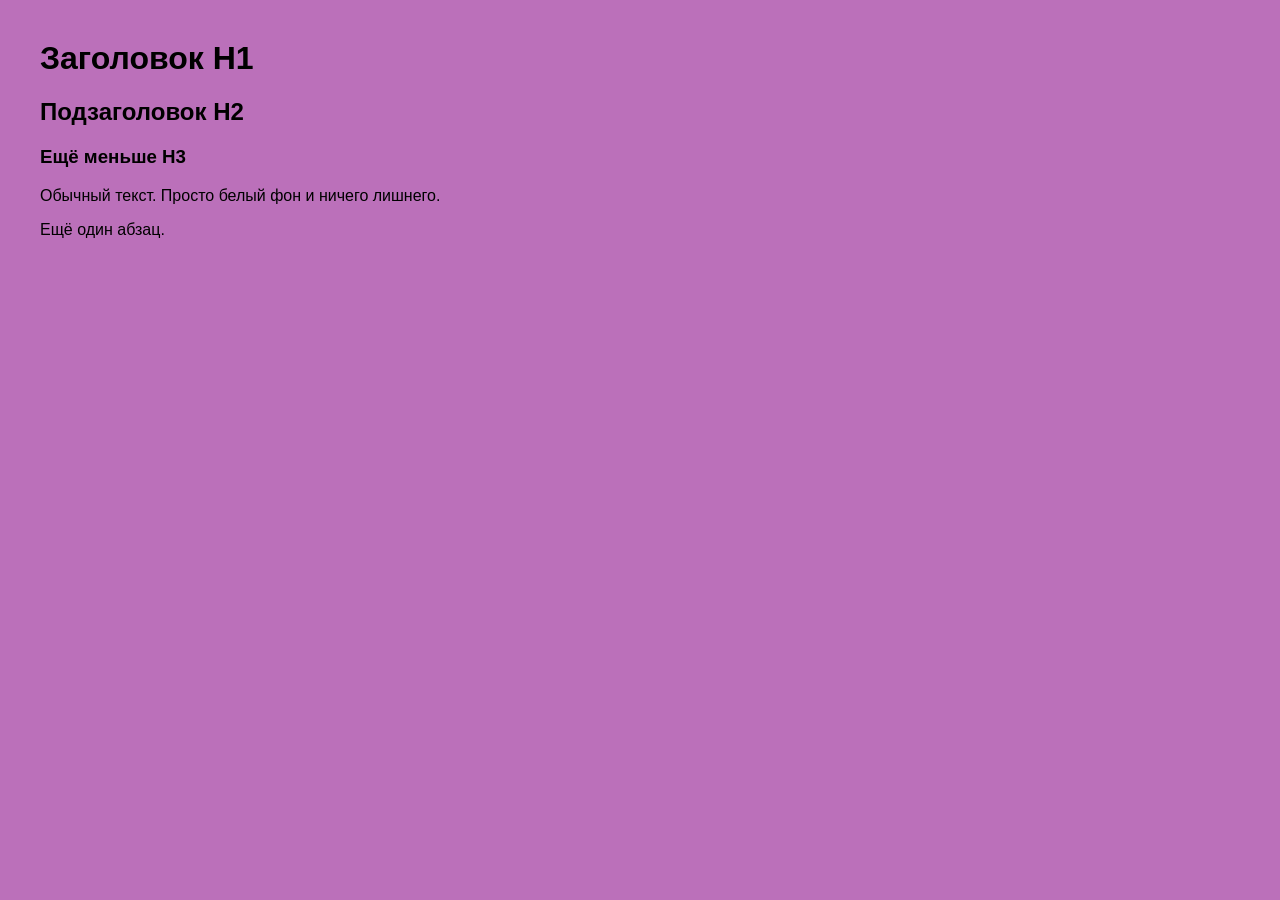
==== index.html @ f086fe39 "first commit" ====
<!DOCTYPE html>
<html lang="ru">
<head>
  <meta charset="UTF-8">
  <meta name="viewport" content="width=device-width, initial-scale=1.0">
  <title>Простая страница</title>
  <style>
    body {
      background: rgb(187, 112, 186);
      font-family: Arial, sans-serif;
      margin: 40px;
      color: #000;
    }
  </style>
</head>
<body>
  <h1>Заголовок H1</h1>
  <h2>Подзаголовок H2</h2>
  <h3>Ещё меньше H3</h3>
  
  <p>Обычный текст. Просто белый фон и ничего лишнего.</p>
  <p>Ещё один абзац.</p>
</body>
</html>
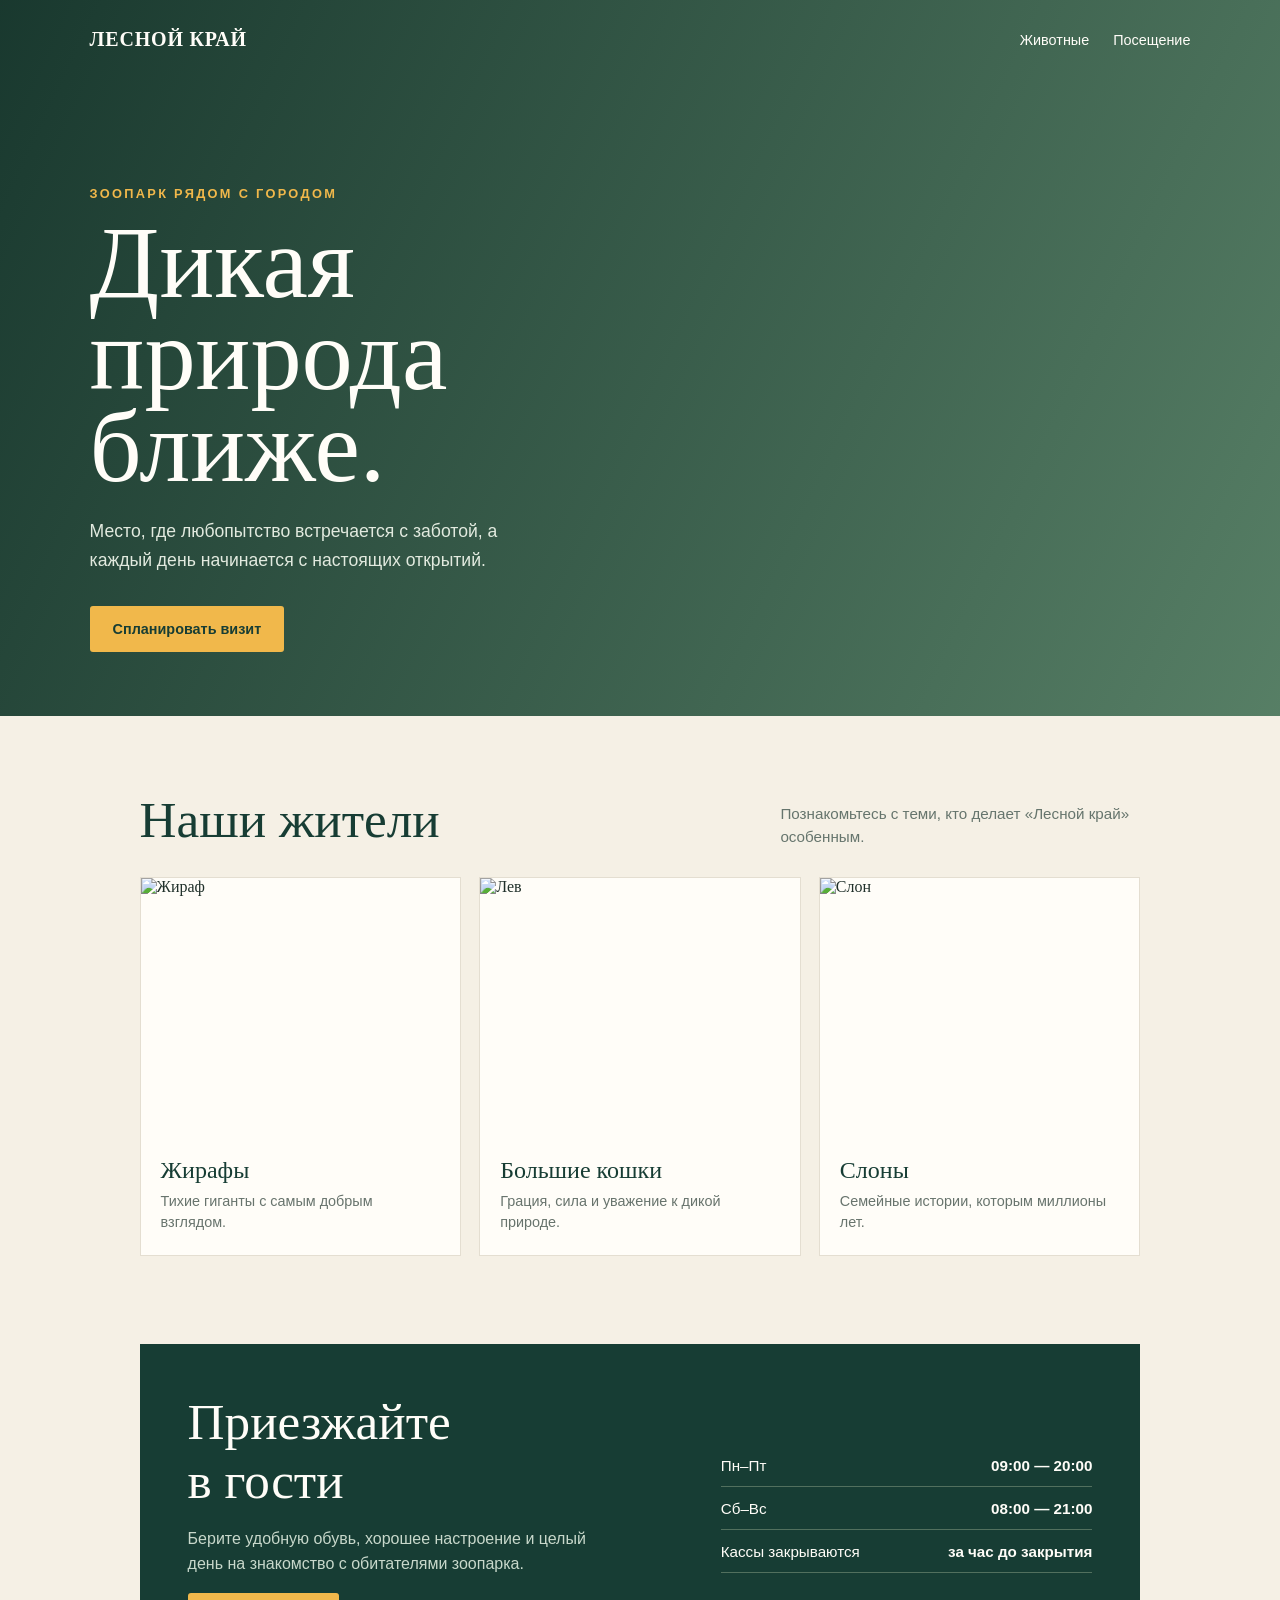
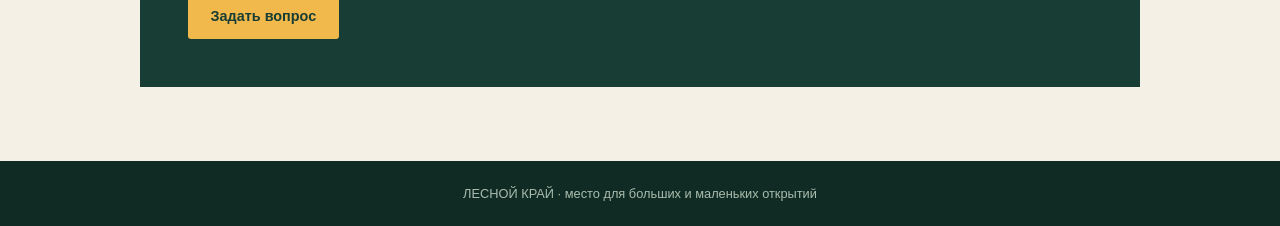
==== commit 9b3e5adc: "Create zoo landing page" ====
--- a/index.html
+++ b/index.html
@@ -3,22 +3,130 @@
 <head>
   <meta charset="UTF-8">
   <meta name="viewport" content="width=device-width, initial-scale=1.0">
-  <title>Простая страница</title>
+  <title>Лесной край | Зоопарк</title>
   <style>
+    :root {
+      --forest: #173d34;
+      --leaf: #427a55;
+      --cream: #f5f0e5;
+      --sun: #f1b84b;
+      --ink: #20302a;
+      --white: #fffdf8;
+    }
+
+    * { box-sizing: border-box; }
+
     body {
-      background: rgb(187, 112, 186);
-      font-family: Arial, sans-serif;
-      margin: 40px;
-      color: #000;
+      margin: 0;
+      color: var(--ink);
+      background: var(--cream);
+      font-family: Georgia, 'Times New Roman', serif;
+    }
+
+    .hero {
+      min-height: 570px;
+      padding: 28px 7vw 64px;
+      color: var(--white);
+      background: linear-gradient(115deg, rgba(16, 49, 39, .96), rgba(37, 91, 61, .76)),
+        url('https://images.unsplash.com/photo-1557050543-4d5f4e07ef46?auto=format&fit=crop&w=1800&q=85') center/cover;
+    }
+
+    nav {
+      display: flex;
+      align-items: center;
+      justify-content: space-between;
+      max-width: 1180px;
+      margin: 0 auto;
+    }
+
+    .brand {
+      font-size: 1.25rem;
+      font-weight: bold;
+      letter-spacing: .04em;
+    }
+
+    nav a { color: var(--white); text-decoration: none; margin-left: 24px; font-family: Arial, sans-serif; font-size: .9rem; }
+
+    .hero-content { max-width: 1180px; margin: 135px auto 0; }
+    .eyebrow { color: var(--sun); font: bold .8rem Arial, sans-serif; letter-spacing: .18em; text-transform: uppercase; }
+    h1 { max-width: 650px; margin: 16px 0; font-size: clamp(3.4rem, 8vw, 7rem); line-height: .9; font-weight: normal; }
+    .hero p { max-width: 450px; margin: 24px 0 32px; color: #e2eadf; font: 1.1rem/1.6 Arial, sans-serif; }
+    .button { display: inline-block; padding: 15px 23px; color: var(--forest); background: var(--sun); border-radius: 3px; font: bold .9rem Arial, sans-serif; text-decoration: none; }
+
+    main { max-width: 1180px; margin: 0 auto; padding: 74px 7vw; }
+    .section-heading { display: flex; align-items: end; justify-content: space-between; gap: 20px; margin-bottom: 28px; }
+    h2 { margin: 0; color: var(--forest); font-size: clamp(2rem, 4vw, 3.3rem); font-weight: normal; }
+    .section-heading p { max-width: 360px; margin: 0; font: .95rem/1.5 Arial, sans-serif; color: #66756d; }
+
+    .animals { display: grid; grid-template-columns: repeat(3, 1fr); gap: 18px; }
+    .animal { overflow: hidden; background: var(--white); border: 1px solid #e4ded1; }
+    .animal img { display: block; width: 100%; height: 260px; object-fit: cover; }
+    .animal-copy { padding: 19px 20px 22px; }
+    .animal h3 { margin: 0 0 7px; color: var(--forest); font-size: 1.5rem; font-weight: normal; }
+    .animal p { margin: 0; color: #68746d; font: .9rem/1.45 Arial, sans-serif; }
+
+    .visit { display: grid; grid-template-columns: 1.3fr 1fr; gap: 50px; align-items: center; margin-top: 88px; padding: 48px; background: var(--forest); color: var(--white); }
+    .visit h2 { color: var(--white); }
+    .visit p { max-width: 420px; color: #c8d8cb; font: 1rem/1.6 Arial, sans-serif; }
+    .hours { display: grid; gap: 13px; font: .95rem Arial, sans-serif; }
+    .hours div { display: flex; justify-content: space-between; gap: 20px; padding-bottom: 12px; border-bottom: 1px solid #52705e; }
+    footer { padding: 25px 7vw; background: #102b24; color: #a9bcae; font: .8rem Arial, sans-serif; text-align: center; }
+
+    @media (max-width: 700px) {
+      .hero { min-height: 620px; padding-inline: 8vw; }
+      nav a { display: none; }
+      .hero-content { margin-top: 120px; }
+      main { padding: 58px 8vw; }
+      .section-heading, .visit { display: block; }
+      .section-heading p { margin-top: 15px; }
+      .animals { grid-template-columns: 1fr; }
+      .animal img { height: 230px; }
+      .visit { margin-top: 60px; padding: 32px 25px; }
+      .hours { margin-top: 30px; }
     }
   </style>
 </head>
 <body>
-  <h1>Заголовок H1</h1>
-  <h2>Подзаголовок H2</h2>
-  <h3>Ещё меньше H3</h3>
-  
-  <p>Обычный текст. Просто белый фон и ничего лишнего.</p>
-  <p>Ещё один абзац.</p>
+  <header class="hero">
+    <nav>
+      <div class="brand">ЛЕСНОЙ КРАЙ</div>
+      <div><a href="#animals">Животные</a><a href="#visit">Посещение</a></div>
+    </nav>
+    <div class="hero-content">
+      <div class="eyebrow">Зоопарк рядом с городом</div>
+      <h1>Дикая<br>природа ближе.</h1>
+      <p>Место, где любопытство встречается с заботой, а каждый день начинается с настоящих открытий.</p>
+      <a class="button" href="#visit">Спланировать визит</a>
+    </div>
+  </header>
+
+  <main>
+    <section id="animals">
+      <div class="section-heading">
+        <h2>Наши жители</h2>
+        <p>Познакомьтесь с теми, кто делает «Лесной край» особенным.</p>
+      </div>
+      <div class="animals">
+        <article class="animal">
+          <img src="https://images.unsplash.com/photo-1549366021-9f761d450615?auto=format&fit=crop&w=900&q=80" alt="Жираф">
+          <div class="animal-copy"><h3>Жирафы</h3><p>Тихие гиганты с самым добрым взглядом.</p></div>
+        </article>
+        <article class="animal">
+          <img src="https://images.unsplash.com/photo-1561731216-c3a4d99437d5?auto=format&fit=crop&w=900&q=80" alt="Лев">
+          <div class="animal-copy"><h3>Большие кошки</h3><p>Грация, сила и уважение к дикой природе.</p></div>
+        </article>
+        <article class="animal">
+          <img src="https://images.unsplash.com/photo-1500595046743-cd271d694d30?auto=format&fit=crop&w=900&q=80" alt="Слон">
+          <div class="animal-copy"><h3>Слоны</h3><p>Семейные истории, которым миллионы лет.</p></div>
+        </article>
+      </div>
+    </section>
+
+    <section class="visit" id="visit">
+      <div><h2>Приезжайте<br>в гости</h2><p>Берите удобную обувь, хорошее настроение и целый день на знакомство с обитателями зоопарка.</p><a class="button" href="mailto:hello@lesnoy-krai.ru">Задать вопрос</a></div>
+      <div class="hours"><div><span>Пн–Пт</span><strong>09:00 — 20:00</strong></div><div><span>Сб–Вс</span><strong>08:00 — 21:00</strong></div><div><span>Кассы закрываются</span><strong>за час до закрытия</strong></div></div>
+    </section>
+  </main>
+  <footer>ЛЕСНОЙ КРАЙ · место для больших и маленьких открытий</footer>
 </body>
 </html>
